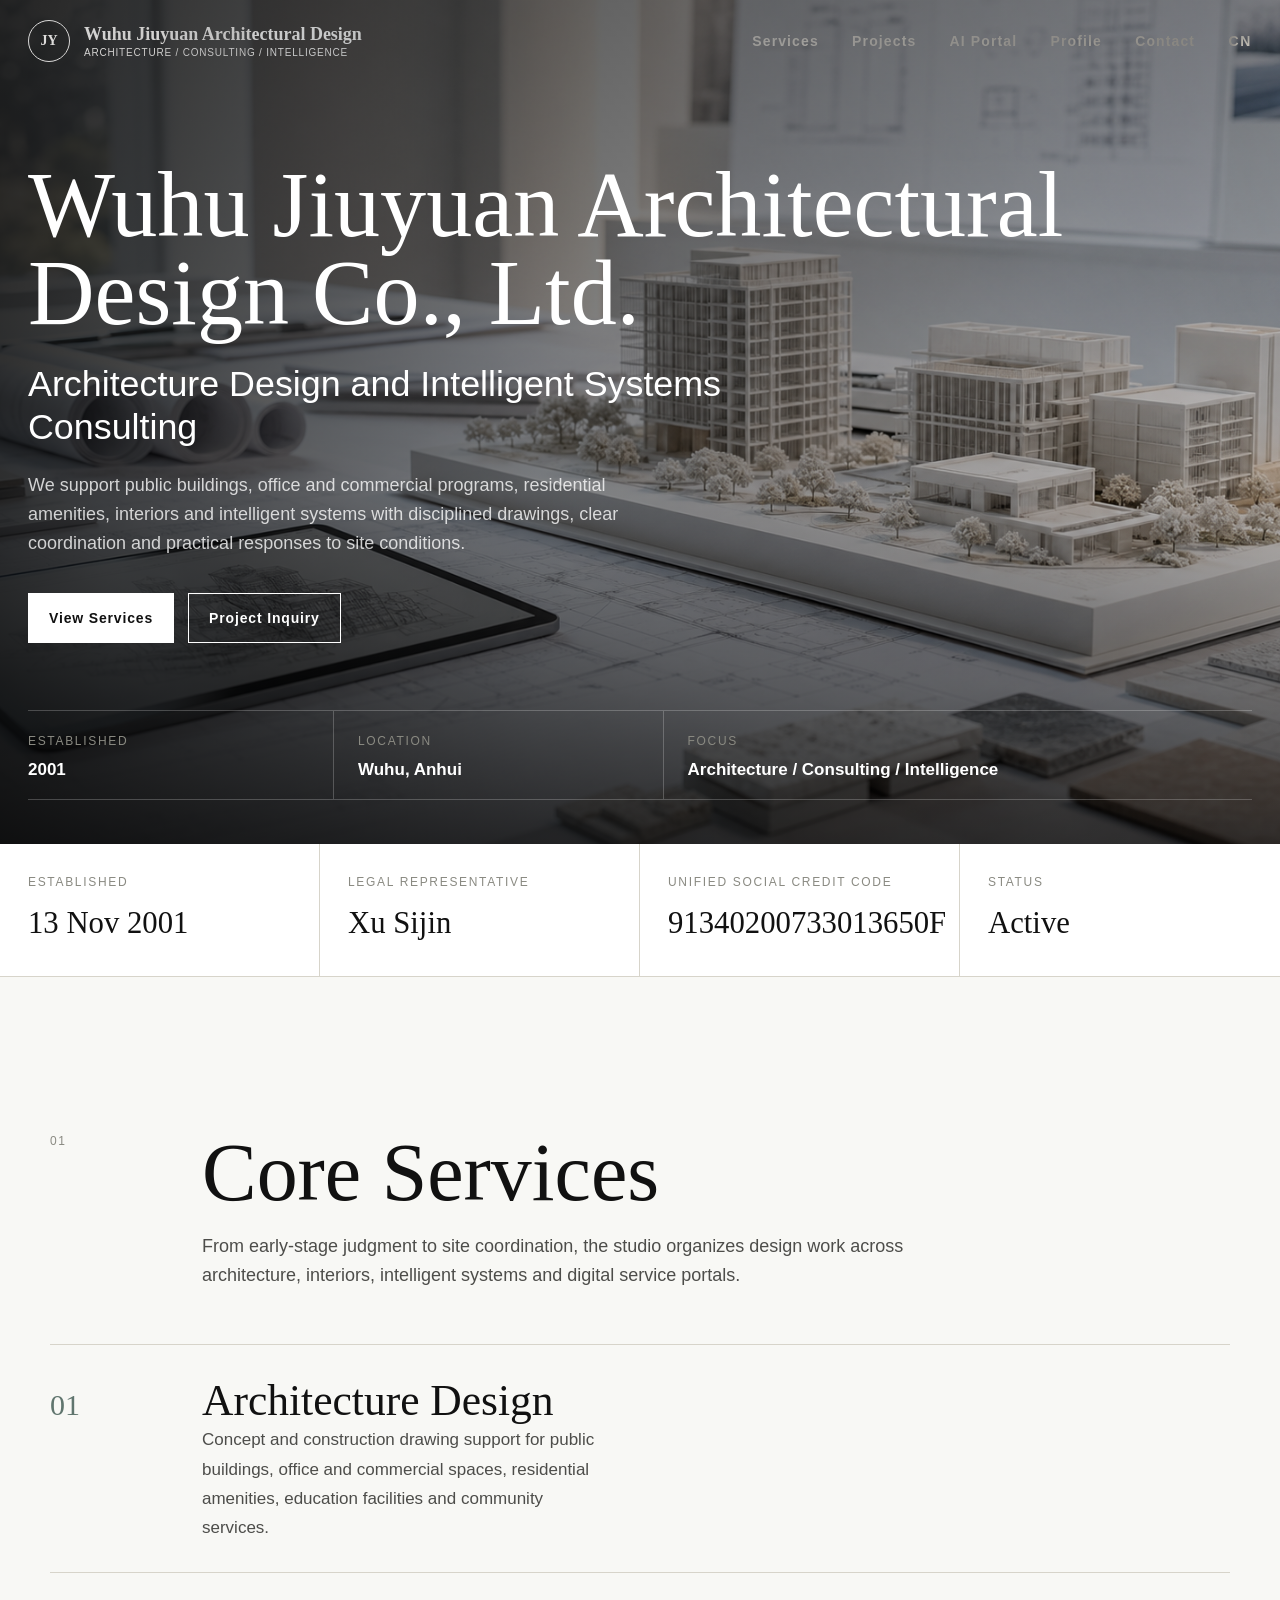
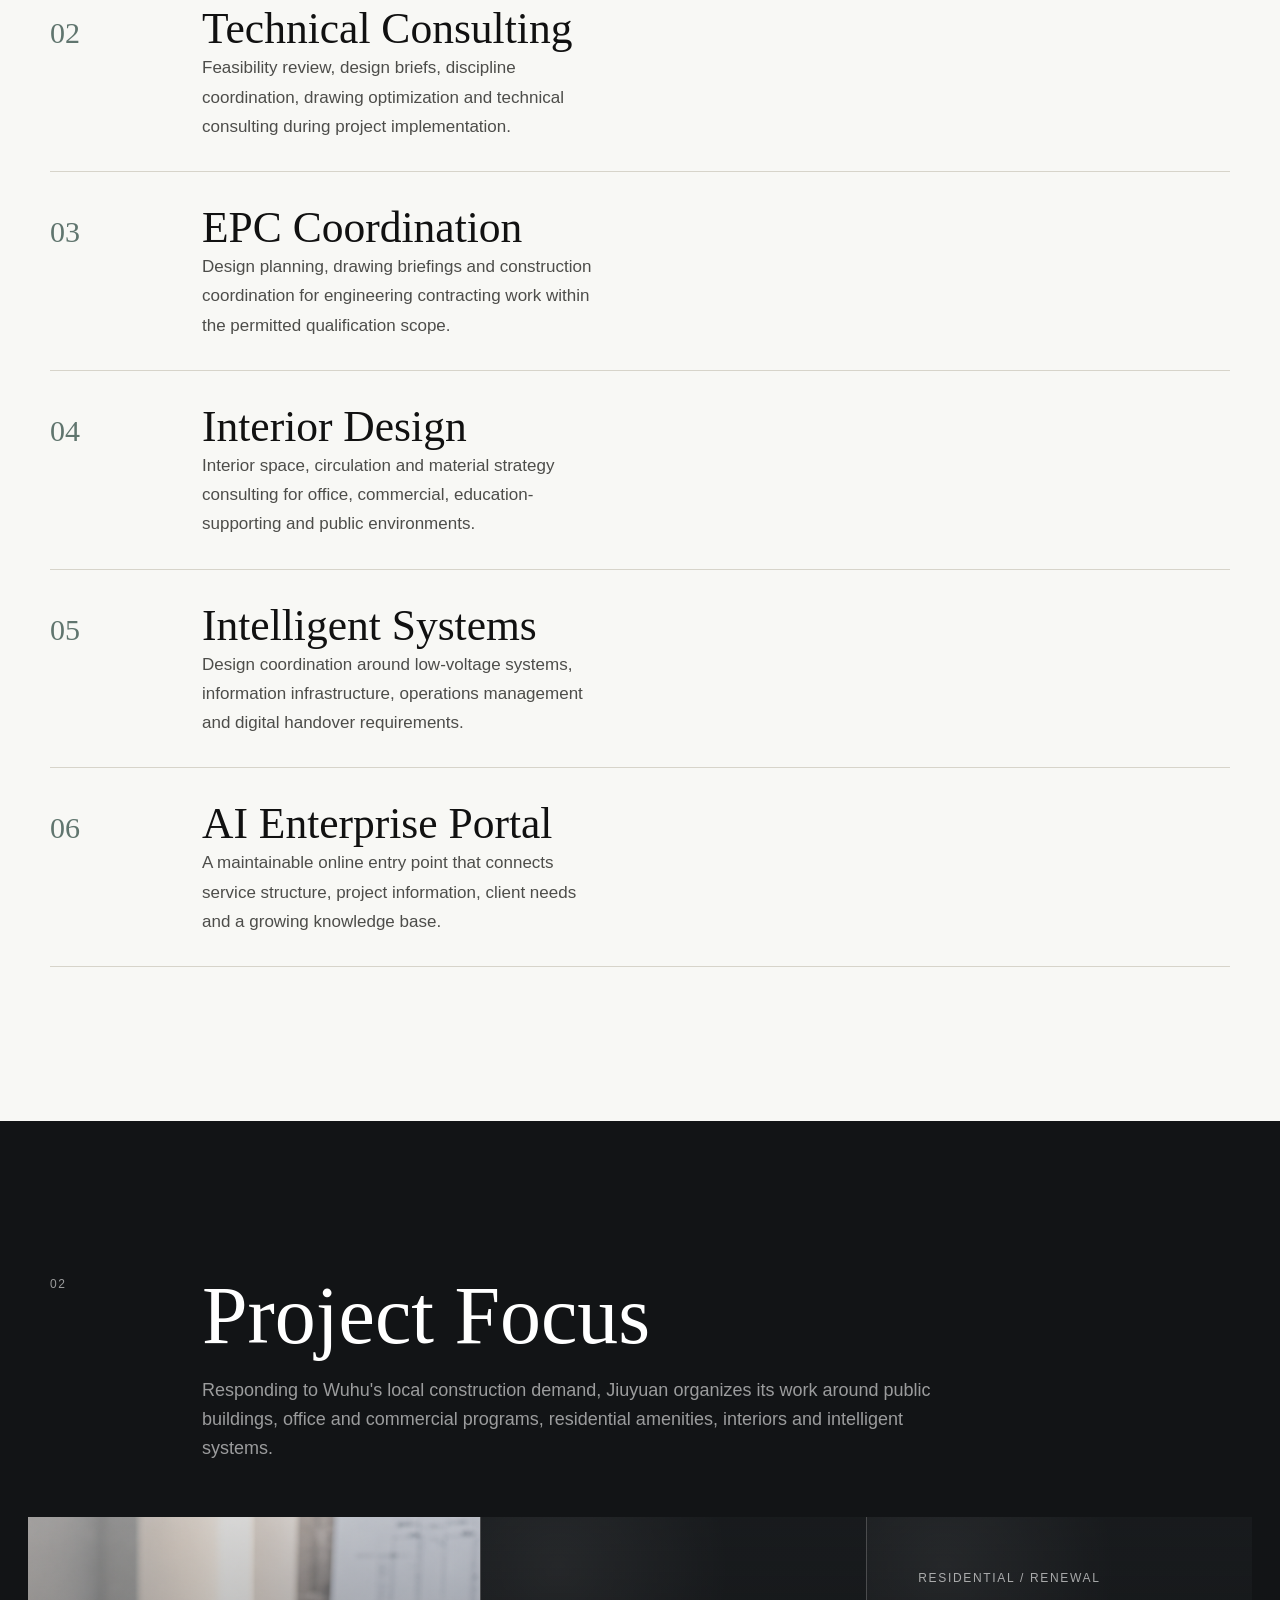
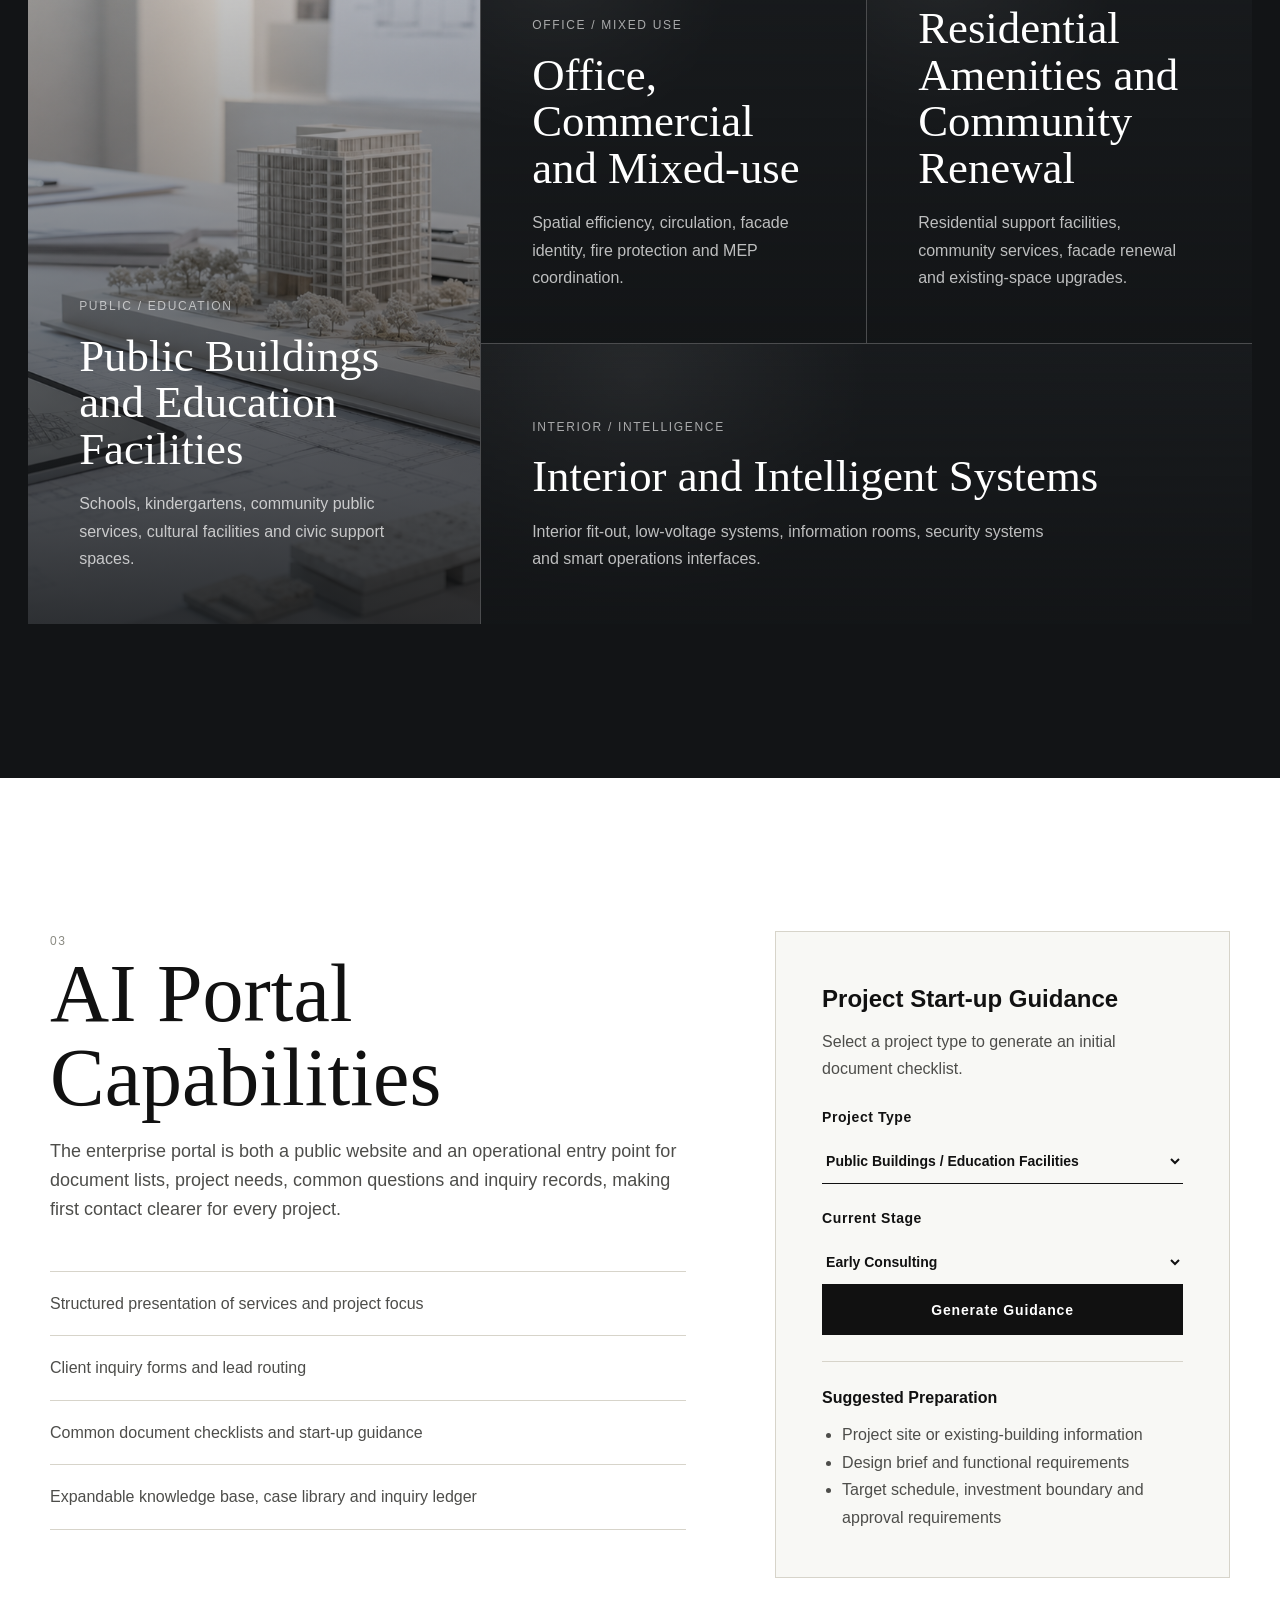
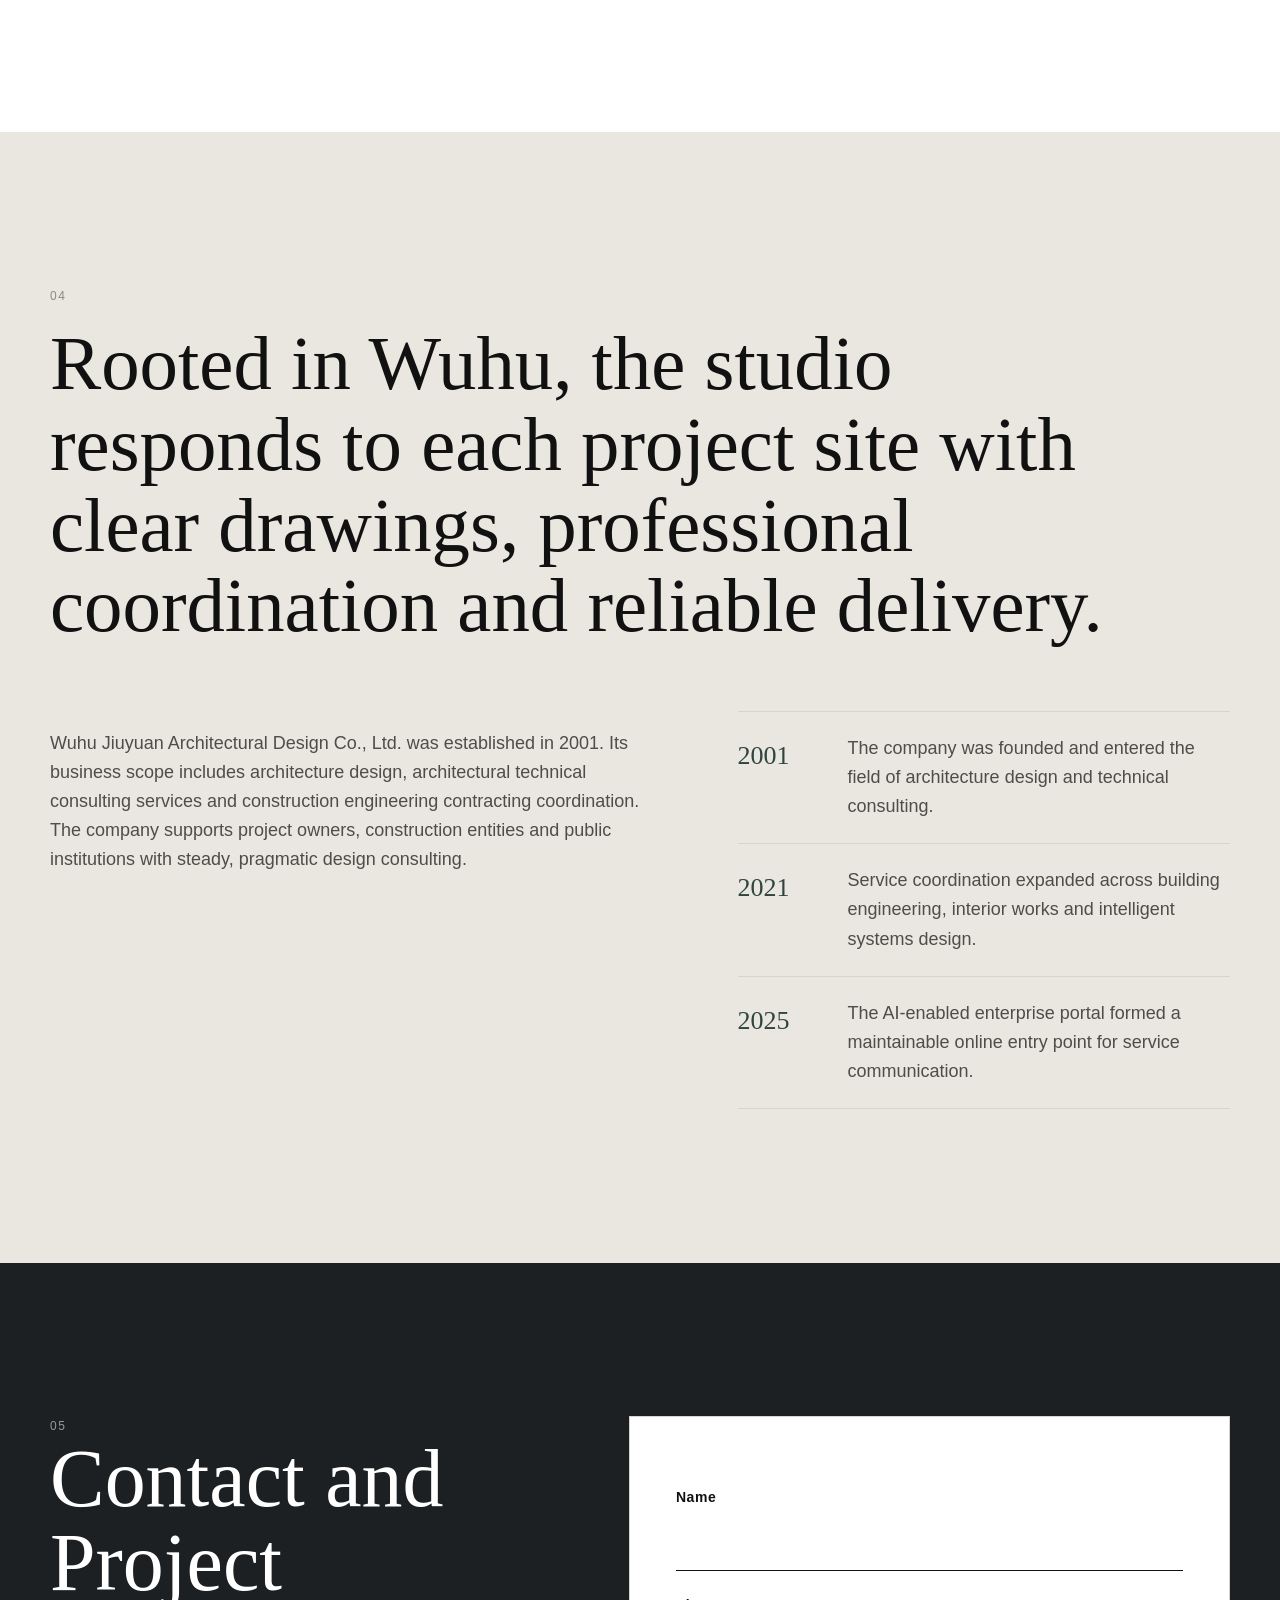
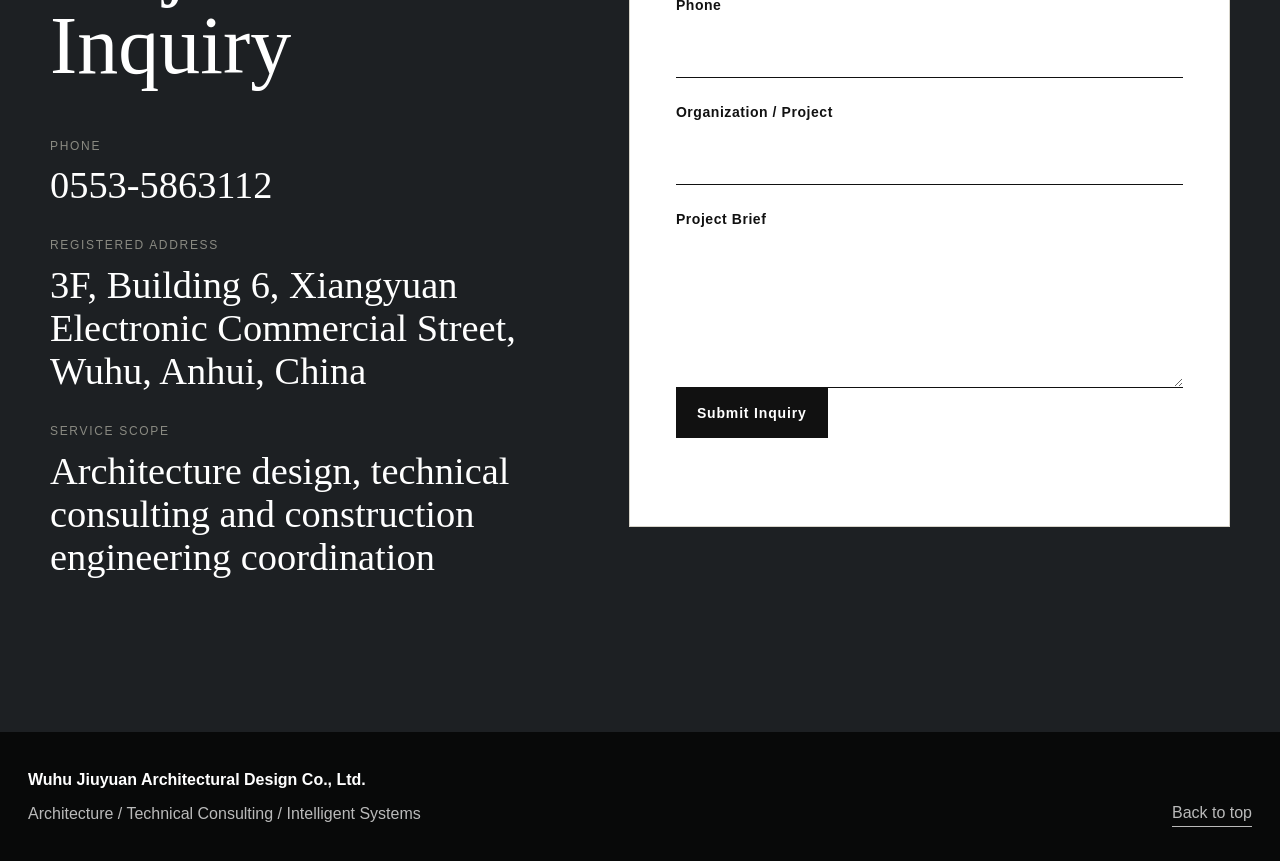
==== website/en.html @ e84a47bc "Add English counterpart page" ====
<!doctype html>
<html lang="en">
  <head>
    <meta charset="utf-8" />
    <meta name="viewport" content="width=device-width, initial-scale=1" />
    <title>Wuhu Jiuyuan Architectural Design Co., Ltd. | Architecture and Intelligent Systems Consulting</title>
    <meta
      name="description"
      content="Wuhu Jiuyuan Architectural Design Co., Ltd. provides architecture design, technical consulting, EPC coordination and intelligent systems design consulting services in Wuhu, Anhui."
    />
    <meta name="theme-color" content="#111111" />
    <link rel="alternate" hreflang="zh-CN" href="index.html" />
    <link rel="alternate" hreflang="en" href="en.html" />
    <link rel="preload" href="assets/hero-architecture-studio.png" as="image" />
    <link rel="stylesheet" href="styles.css?v=20260703-en1" />
  </head>
  <body>
    <a class="skip-link" href="#main">Skip to main content</a>
    <header class="site-header" data-header>
      <div class="header-inner">
        <a class="brand" href="#top" aria-label="Wuhu Jiuyuan Architectural Design homepage">
          <span class="brand-mark" aria-hidden="true">JY</span>
          <span>
            <strong>Wuhu Jiuyuan Architectural Design</strong>
            <small>Architecture / Consulting / Intelligence</small>
          </span>
        </a>
        <button class="nav-toggle" type="button" aria-expanded="false" aria-controls="site-nav">
          <span></span>
          <span></span>
          <span></span>
          <span class="sr-only">Open navigation</span>
        </button>
        <nav id="site-nav" class="site-nav" aria-label="Primary navigation">
          <a href="#services">Services</a>
          <a href="#projects">Projects</a>
          <a href="#portal">AI Portal</a>
          <a href="#profile">Profile</a>
          <a href="#contact">Contact</a>
          <a class="language-link" href="index.html" hreflang="zh-CN" lang="zh-CN">CN</a>
        </nav>
      </div>
    </header>

    <main id="main">
      <section id="top" class="hero">
        <img class="hero-bg" src="assets/hero-architecture-studio.png" alt="Architecture studio desk with models, drawings and material samples" />
        <div class="hero-scrim" aria-hidden="true"></div>
        <div class="hero-content">
          <div class="hero-copy">
            <h1>Wuhu Jiuyuan Architectural Design Co., Ltd.</h1>
            <p class="hero-lede">Architecture Design and Intelligent Systems Consulting</p>
            <p class="hero-body">
              We support public buildings, office and commercial programs, residential amenities, interiors and
              intelligent systems with disciplined drawings, clear coordination and practical responses to site conditions.
            </p>
            <div class="hero-actions">
              <a class="button light" href="#services">View Services</a>
              <a class="button ghost-light" href="#contact">Project Inquiry</a>
            </div>
          </div>
          <div class="hero-index" aria-label="Company summary">
            <article>
              <span>Established</span>
              <strong>2001</strong>
            </article>
            <article>
              <span>Location</span>
              <strong>Wuhu, Anhui</strong>
            </article>
            <article>
              <span>Focus</span>
              <strong>Architecture / Consulting / Intelligence</strong>
            </article>
          </div>
        </div>
      </section>

      <section class="identity-strip" aria-label="Corporate identity">
        <article>
          <span>Established</span>
          <strong>13 Nov 2001</strong>
        </article>
        <article>
          <span>Legal Representative</span>
          <strong>Xu Sijin</strong>
        </article>
        <article>
          <span>Unified Social Credit Code</span>
          <strong>91340200733013650F</strong>
        </article>
        <article>
          <span>Status</span>
          <strong>Active</strong>
        </article>
      </section>

      <section id="services" class="section service-section">
        <div class="section-intro">
          <span class="section-number">01</span>
          <div>
            <h2>Core Services</h2>
            <p>From early-stage judgment to site coordination, the studio organizes design work across architecture, interiors, intelligent systems and digital service portals.</p>
          </div>
        </div>
        <div class="service-index">
          <article>
            <span>01</span>
            <div>
              <h3>Architecture Design</h3>
              <p>Concept and construction drawing support for public buildings, office and commercial spaces, residential amenities, education facilities and community services.</p>
            </div>
          </article>
          <article>
            <span>02</span>
            <div>
              <h3>Technical Consulting</h3>
              <p>Feasibility review, design briefs, discipline coordination, drawing optimization and technical consulting during project implementation.</p>
            </div>
          </article>
          <article>
            <span>03</span>
            <div>
              <h3>EPC Coordination</h3>
              <p>Design planning, drawing briefings and construction coordination for engineering contracting work within the permitted qualification scope.</p>
            </div>
          </article>
          <article>
            <span>04</span>
            <div>
              <h3>Interior Design</h3>
              <p>Interior space, circulation and material strategy consulting for office, commercial, education-supporting and public environments.</p>
            </div>
          </article>
          <article>
            <span>05</span>
            <div>
              <h3>Intelligent Systems</h3>
              <p>Design coordination around low-voltage systems, information infrastructure, operations management and digital handover requirements.</p>
            </div>
          </article>
          <article>
            <span>06</span>
            <div>
              <h3>AI Enterprise Portal</h3>
              <p>A maintainable online entry point that connects service structure, project information, client needs and a growing knowledge base.</p>
            </div>
          </article>
        </div>
      </section>

      <section id="projects" class="section project-section">
        <div class="section-intro invert">
          <span class="section-number">02</span>
          <div>
            <h2>Project Focus</h2>
            <p>
              Responding to Wuhu's local construction demand, Jiuyuan organizes its work around public buildings,
              office and commercial programs, residential amenities, interiors and intelligent systems.
            </p>
          </div>
        </div>
        <div class="project-grid">
          <article class="project-card large">
            <span>Public / Education</span>
            <h3>Public Buildings and Education Facilities</h3>
            <p>Schools, kindergartens, community public services, cultural facilities and civic support spaces.</p>
          </article>
          <article class="project-card">
            <span>Office / Mixed Use</span>
            <h3>Office, Commercial and Mixed-use</h3>
            <p>Spatial efficiency, circulation, facade identity, fire protection and MEP coordination.</p>
          </article>
          <article class="project-card">
            <span>Residential / Renewal</span>
            <h3>Residential Amenities and Community Renewal</h3>
            <p>Residential support facilities, community services, facade renewal and existing-space upgrades.</p>
          </article>
          <article class="project-card wide">
            <span>Interior / Intelligence</span>
            <h3>Interior and Intelligent Systems</h3>
            <p>Interior fit-out, low-voltage systems, information rooms, security systems and smart operations interfaces.</p>
          </article>
        </div>
      </section>

      <section id="portal" class="section portal-section">
        <div class="portal-layout">
          <div class="portal-copy">
            <span class="section-number">03</span>
            <h2>AI Portal Capabilities</h2>
            <p>
              The enterprise portal is both a public website and an operational entry point for document lists, project
              needs, common questions and inquiry records, making first contact clearer for every project.
            </p>
            <ul class="discipline-list">
              <li>Structured presentation of services and project focus</li>
              <li>Client inquiry forms and lead routing</li>
              <li>Common document checklists and start-up guidance</li>
              <li>Expandable knowledge base, case library and inquiry ledger</li>
            </ul>
          </div>
          <div id="advisor" class="advisor-panel" aria-label="AI portal project guidance">
            <div class="panel-title">
              <h3>Project Start-up Guidance</h3>
              <p>Select a project type to generate an initial document checklist.</p>
            </div>
            <label>
              Project Type
              <select id="project-type">
                <option value="public">Public Buildings / Education Facilities</option>
                <option value="office">Office / Commercial / Mixed-use</option>
                <option value="residential">Residential Amenities / Community Renewal</option>
                <option value="smart">Intelligent Systems / Interior Scope</option>
              </select>
            </label>
            <label>
              Current Stage
              <select id="project-stage">
                <option value="early">Early Consulting</option>
                <option value="design">Concept and Construction Drawings</option>
                <option value="site">Site Coordination</option>
              </select>
            </label>
            <button class="button dark full" id="advisor-button" type="button">Generate Guidance</button>
            <div class="advisor-result" id="advisor-result" aria-live="polite">
              <strong>Suggested Preparation</strong>
              <ul>
                <li>Project site or existing-building information</li>
                <li>Design brief and functional requirements</li>
                <li>Target schedule, investment boundary and approval requirements</li>
              </ul>
            </div>
          </div>
        </div>
      </section>

      <section id="profile" class="section profile-section">
        <div class="profile-statement">
          <span class="section-number">04</span>
          <h2>
            Rooted in Wuhu, the studio responds to each project site with clear drawings, professional coordination and reliable delivery.
          </h2>
        </div>
        <div class="profile-grid">
          <div>
            <p>
              Wuhu Jiuyuan Architectural Design Co., Ltd. was established in 2001. Its business scope includes architecture
              design, architectural technical consulting services and construction engineering contracting coordination.
              The company supports project owners, construction entities and public institutions with steady, pragmatic design consulting.
            </p>
          </div>
          <div class="timeline" aria-label="Company timeline">
            <article>
              <span>2001</span>
              <p>The company was founded and entered the field of architecture design and technical consulting.</p>
            </article>
            <article>
              <span>2021</span>
              <p>Service coordination expanded across building engineering, interior works and intelligent systems design.</p>
            </article>
            <article>
              <span>2025</span>
              <p>The AI-enabled enterprise portal formed a maintainable online entry point for service communication.</p>
            </article>
          </div>
        </div>
      </section>

      <section id="contact" class="section contact-section">
        <div class="contact-layout">
          <div class="contact-copy">
            <span class="section-number">05</span>
            <h2>Contact and Project Inquiry</h2>
            <dl>
              <div>
                <dt>Phone</dt>
                <dd><a href="tel:05535863112">0553-5863112</a></dd>
              </div>
              <div>
                <dt>Registered Address</dt>
                <dd>3F, Building 6, Xiangyuan Electronic Commercial Street, Wuhu, Anhui, China</dd>
              </div>
              <div>
                <dt>Service Scope</dt>
                <dd>Architecture design, technical consulting and construction engineering coordination</dd>
              </div>
            </dl>
          </div>
          <form class="contact-form" id="contact-form">
            <label>
              Name
              <input name="name" type="text" autocomplete="name" required />
            </label>
            <label>
              Phone
              <input name="phone" type="tel" autocomplete="tel" required />
            </label>
            <label>
              Organization / Project
              <input name="company" type="text" autocomplete="organization" />
            </label>
            <label>
              Project Brief
              <textarea name="message" rows="5" required></textarea>
            </label>
            <button class="button dark" type="submit">Submit Inquiry</button>
            <p class="form-status" id="form-status" aria-live="polite"></p>
          </form>
        </div>
      </section>
    </main>

    <footer class="site-footer">
      <div>
        <strong>Wuhu Jiuyuan Architectural Design Co., Ltd.</strong>
        <p>Architecture / Technical Consulting / Intelligent Systems</p>
      </div>
      <a href="#top">Back to top</a>
    </footer>
    <script src="script-en.js?v=20260703-en1"></script>
  </body>
</html>
---- website/styles.css ----
:root {
  --bg: #f8f8f5;
  --paper: #ffffff;
  --ink: #111111;
  --ink-soft: #4d4d4a;
  --muted: #8a8a82;
  --line: #d7d4ca;
  --line-dark: rgba(255, 255, 255, 0.22);
  --stone: #e9e7df;
  --charcoal: #121416;
  --charcoal-2: #1d2023;
  --accent: #60756e;
  --accent-dark: #2f453e;
  --radius: 4px;
  --page: min(100% - 56px, 1440px);
  --narrow: min(100% - 56px, 1180px);
  --display: "Noto Serif SC", "Source Han Serif SC", "Source Han Serif CN", "Songti SC", STSong, SimSun, serif;
  --text: "Noto Sans SC", "Source Han Sans SC", "Source Han Sans CN", "PingFang SC", "Microsoft YaHei",
    "Noto Sans CJK SC", Arial, sans-serif;
  --label: "IBM Plex Sans Condensed", "Arial Narrow", "Noto Sans SC", "Source Han Sans SC", Arial, sans-serif;
  --tech: "Space Grotesk", "Noto Sans SC", "Source Han Sans SC", Arial, sans-serif;
  --latin-display: "Cormorant Garamond", "Times New Roman", Georgia, serif;
  --latin-text: "Neue Haas Grotesk Text", "Helvetica Neue", Arial, sans-serif;
  --latin-label: "IBM Plex Sans Condensed", "Arial Narrow", "Helvetica Neue", Arial, sans-serif;
}

* {
  box-sizing: border-box;
}

html {
  scroll-behavior: smooth;
}

body {
  margin: 0;
  background: var(--bg);
  color: var(--ink);
  font-family: var(--text);
  font-size: 16px;
  line-height: 1.72;
  font-kerning: normal;
  text-rendering: optimizeLegibility;
}

body.nav-open {
  overflow: hidden;
}

main section[id]:not(#top) {
  scroll-margin-top: 96px;
}

img {
  display: block;
  max-width: 100%;
}

a {
  color: inherit;
  text-decoration: none;
}

button,
input,
select,
textarea {
  font: inherit;
}

.sr-only,
.skip-link:not(:focus) {
  position: absolute;
  width: 1px;
  height: 1px;
  padding: 0;
  margin: -1px;
  overflow: hidden;
  clip: rect(0, 0, 0, 0);
  white-space: nowrap;
  border: 0;
}

.skip-link:focus {
  position: fixed;
  z-index: 60;
  top: 14px;
  left: 14px;
  padding: 10px 14px;
  background: var(--paper);
  color: var(--ink);
  border: 1px solid var(--ink);
}

.site-header {
  position: fixed;
  inset: 0 0 auto;
  z-index: 40;
  color: #fff;
  mix-blend-mode: difference;
}

body.nav-open .site-header {
  color: var(--ink);
  background: rgba(248, 248, 245, 0.98);
  mix-blend-mode: normal;
}

.header-inner {
  width: var(--page);
  min-height: 82px;
  margin-inline: auto;
  display: flex;
  align-items: center;
  justify-content: space-between;
  gap: 32px;
}

.brand {
  display: inline-flex;
  align-items: center;
  gap: 14px;
  min-width: 0;
}

.brand-mark {
  display: grid;
  place-items: center;
  width: 42px;
  height: 42px;
  border: 1px solid currentColor;
  border-radius: 50%;
  font-family: var(--latin-display);
  font-size: 14px;
  font-weight: 600;
  line-height: 1;
}

.brand strong {
  display: block;
  font-size: 16px;
  line-height: 1.2;
  font-weight: 700;
}

.brand small {
  display: block;
  margin-top: 2px;
  font-family: var(--label);
  font-size: 10px;
  line-height: 1.1;
  letter-spacing: 0.08em;
  text-transform: uppercase;
}

.site-nav {
  display: flex;
  align-items: center;
  gap: clamp(18px, 2.6vw, 42px);
}

.site-nav a {
  position: relative;
  padding: 8px 0;
  font-family: var(--label);
  font-size: 14px;
  font-weight: 600;
  letter-spacing: 0.08em;
}

.site-nav a::after {
  content: "";
  position: absolute;
  left: 0;
  right: 0;
  bottom: 4px;
  height: 1px;
  background: currentColor;
  transform: scaleX(0);
  transform-origin: left;
  transition: transform 180ms ease;
}

.site-nav a:hover::after,
.site-nav a.active::after {
  transform: scaleX(1);
}

.site-nav .language-link {
  letter-spacing: 0.12em;
}

.nav-toggle {
  display: none;
  width: 44px;
  height: 44px;
  border: 1px solid currentColor;
  color: inherit;
  background: transparent;
  padding: 10px;
}

.nav-toggle span:not(.sr-only) {
  display: block;
  height: 1px;
  margin: 6px 0;
  background: currentColor;
}

.hero {
  position: relative;
  min-height: calc(100vh - 56px);
  min-height: calc(100svh - 56px);
  overflow: hidden;
  color: #fff;
  background: #0f1011;
}

.hero-bg {
  position: absolute;
  inset: 0;
  width: 100%;
  height: 100%;
  object-fit: cover;
  filter: saturate(0.82) contrast(1.05);
}

.hero-scrim {
  position: absolute;
  inset: 0;
  background:
    linear-gradient(90deg, rgba(0, 0, 0, 0.78) 0%, rgba(0, 0, 0, 0.42) 42%, rgba(0, 0, 0, 0.14) 100%),
    linear-gradient(0deg, rgba(0, 0, 0, 0.7) 0%, rgba(0, 0, 0, 0.08) 42%, rgba(0, 0, 0, 0.36) 100%);
}

.hero-content {
  position: relative;
  width: var(--page);
  min-height: calc(100vh - 56px);
  min-height: calc(100svh - 56px);
  margin-inline: auto;
  padding: 18vh 0 44px;
  display: grid;
  align-content: space-between;
  gap: 56px;
}

.hero-copy {
  max-width: 980px;
}

.hero h1 {
  margin: 0;
  max-width: 920px;
  font-family: var(--display);
  font-size: clamp(48px, 8vw, 118px);
  font-weight: 400;
  line-height: 0.98;
}

.hero-lede {
  margin: 26px 0 0;
  font-size: clamp(24px, 3vw, 42px);
  line-height: 1.2;
  font-weight: 600;
}

.hero-body {
  max-width: 660px;
  margin: 22px 0 0;
  color: rgba(255, 255, 255, 0.78);
  font-size: 18px;
}

.hero-actions {
  display: flex;
  flex-wrap: wrap;
  gap: 14px;
  margin-top: 34px;
}

.button {
  display: inline-flex;
  align-items: center;
  justify-content: center;
  min-height: 46px;
  padding: 12px 20px;
  border: 1px solid currentColor;
  border-radius: 0;
  cursor: pointer;
  font-family: var(--label);
  font-size: 14px;
  font-weight: 700;
  letter-spacing: 0.06em;
  transition: transform 180ms ease, background 180ms ease, color 180ms ease;
}

.button:hover {
  transform: translateY(-2px);
}

.button.light {
  color: var(--ink);
  background: #fff;
  border-color: #fff;
}

.button.ghost-light {
  color: #fff;
  background: transparent;
}

.button.dark {
  color: #fff;
  background: var(--ink);
  border-color: var(--ink);
}

.button.full {
  width: 100%;
}

.hero-index {
  display: grid;
  grid-template-columns: 0.52fr 0.56fr 1fr;
  border-top: 1px solid var(--line-dark);
  border-bottom: 1px solid var(--line-dark);
}

.hero-index article {
  padding: 20px 24px 18px 0;
  border-right: 1px solid var(--line-dark);
}

.hero-index article + article {
  padding-left: 24px;
}

.hero-index article:last-child {
  border-right: 0;
}

.hero-index span,
.identity-strip span,
.section-number,
.project-card span,
.contact-copy dt {
  display: block;
  color: var(--muted);
  font-family: var(--label);
  font-size: 12px;
  font-weight: 500;
  letter-spacing: 0.14em;
  text-transform: uppercase;
}

.hero-index strong {
  display: block;
  margin-top: 7px;
  color: #fff;
  font-family: var(--label);
  font-size: 17px;
  font-weight: 700;
  line-height: 1.32;
}

.identity-strip {
  display: grid;
  grid-template-columns: repeat(4, minmax(0, 1fr));
  background: var(--paper);
  border-bottom: 1px solid var(--line);
}

.identity-strip article {
  min-height: 132px;
  padding: 28px;
  border-right: 1px solid var(--line);
}

.identity-strip article:last-child {
  border-right: 0;
}

.identity-strip strong {
  display: block;
  margin-top: 14px;
  font-family: var(--display);
  font-size: clamp(22px, 2.4vw, 36px);
  font-weight: 400;
  line-height: 1.1;
}

.section {
  padding: clamp(86px, 12vw, 168px) 0;
}

.section-intro,
.service-index,
.portal-layout,
.profile-statement,
.profile-grid,
.contact-layout {
  width: var(--narrow);
  margin-inline: auto;
}

.section-intro {
  display: grid;
  grid-template-columns: 120px minmax(0, 1fr);
  gap: 32px;
  align-items: start;
  margin-bottom: 54px;
}

.section-intro h2,
.portal-copy h2,
.contact-copy h2 {
  margin: 0;
  font-family: var(--display);
  font-size: clamp(42px, 6.4vw, 96px);
  font-weight: 400;
  line-height: 1.02;
}

.section-intro p,
.portal-copy p,
.profile-grid p {
  max-width: 760px;
  margin: 18px 0 0;
  color: var(--ink-soft);
  font-size: 18px;
}

.service-section {
  background: var(--bg);
}

.service-index {
  border-top: 1px solid var(--line);
}

.service-index article {
  display: grid;
  grid-template-columns: 120px minmax(260px, 0.65fr) minmax(320px, 1fr);
  gap: 32px;
  align-items: baseline;
  padding: 30px 0;
  border-bottom: 1px solid var(--line);
}

.service-index article > span {
  color: var(--accent);
  font-family: var(--display);
  font-size: 30px;
}

.service-index h3 {
  margin: 0;
  font-size: clamp(24px, 3vw, 42px);
  line-height: 1.15;
  font-weight: 600;
}

.service-index p {
  margin: 0;
  color: var(--ink-soft);
  font-size: 17px;
}

.project-section {
  color: #fff;
  background: var(--charcoal);
}

.section-intro.invert p,
.project-section .section-number {
  color: rgba(255, 255, 255, 0.58);
}

.project-grid {
  width: var(--page);
  margin-inline: auto;
  display: grid;
  grid-template-columns: 1.08fr 0.92fr 0.92fr;
  grid-auto-rows: minmax(250px, auto);
  gap: 1px;
  background: rgba(255, 255, 255, 0.24);
}

.project-card {
  display: flex;
  min-height: 280px;
  flex-direction: column;
  justify-content: flex-end;
  padding: clamp(28px, 4vw, 52px);
  background:
    linear-gradient(180deg, rgba(18, 20, 22, 0.45), rgba(18, 20, 22, 0.92)),
    radial-gradient(circle at 20% 12%, rgba(255, 255, 255, 0.12), transparent 35%),
    #1d2023;
}

.project-card.large {
  grid-row: span 2;
  min-height: 560px;
  background:
    linear-gradient(180deg, rgba(18, 20, 22, 0.16), rgba(18, 20, 22, 0.86)),
    url("assets/hero-architecture-studio.png") center / cover;
}

.project-card.wide {
  grid-column: span 2;
}

.project-card span {
  color: rgba(255, 255, 255, 0.62);
}

.project-card h3 {
  max-width: 620px;
  margin: 16px 0 0;
  font-family: var(--display);
  font-size: clamp(28px, 3.5vw, 54px);
  font-weight: 400;
  line-height: 1.04;
}

.project-card p {
  max-width: 540px;
  margin: 18px 0 0;
  color: rgba(255, 255, 255, 0.72);
}

.portal-section {
  background: var(--paper);
}

.portal-layout {
  display: grid;
  grid-template-columns: minmax(0, 0.95fr) minmax(380px, 0.68fr);
  gap: clamp(42px, 7vw, 98px);
  align-items: start;
}

.discipline-list {
  display: grid;
  gap: 0;
  margin: 46px 0 0;
  padding: 0;
  list-style: none;
  border-top: 1px solid var(--line);
}

.discipline-list li {
  padding: 18px 0;
  border-bottom: 1px solid var(--line);
  color: var(--ink-soft);
}

.advisor-panel,
.contact-form {
  padding: clamp(28px, 4vw, 46px);
  background: var(--bg);
  border: 1px solid var(--line);
}

.panel-title h3 {
  margin: 0;
  font-family: var(--tech);
  font-size: 24px;
}

.panel-title p {
  margin: 8px 0 0;
  color: var(--ink-soft);
}

label {
  display: grid;
  gap: 10px;
  margin-top: 22px;
  color: var(--ink);
  font-family: var(--label);
  font-size: 14px;
  font-weight: 700;
  letter-spacing: 0.04em;
}

input,
select,
textarea {
  width: 100%;
  border: 0;
  border-bottom: 1px solid var(--ink);
  border-radius: 0;
  padding: 13px 0;
  color: var(--ink);
  background: transparent;
  font-family: var(--text);
  outline: none;
}

textarea {
  resize: vertical;
}

input:focus,
select:focus,
textarea:focus {
  border-color: var(--accent);
}

.advisor-result {
  margin-top: 26px;
  padding: 22px 0 0;
  border-top: 1px solid var(--line);
}

.advisor-result strong {
  font-family: var(--tech);
}

.advisor-result ul {
  margin: 10px 0 0;
  padding-left: 20px;
  color: var(--ink-soft);
}

.profile-section {
  background: var(--stone);
}

.profile-statement h2 {
  max-width: 1080px;
  margin: 18px 0 0;
  font-family: var(--display);
  font-size: clamp(38px, 6vw, 92px);
  font-weight: 400;
  line-height: 1.05;
}

.profile-grid {
  display: grid;
  grid-template-columns: minmax(0, 0.85fr) minmax(360px, 0.7fr);
  gap: clamp(44px, 7vw, 90px);
  margin-top: 64px;
}

.timeline {
  display: grid;
  border-top: 1px solid var(--line);
}

.timeline article {
  display: grid;
  grid-template-columns: 86px minmax(0, 1fr);
  gap: 24px;
  padding: 22px 0;
  border-bottom: 1px solid var(--line);
}

.timeline span {
  color: var(--accent-dark);
  font-family: var(--display);
  font-size: 26px;
}

.timeline p {
  margin: 0;
  color: var(--ink-soft);
}

.contact-section {
  color: #fff;
  background: var(--charcoal-2);
}

.contact-layout {
  display: grid;
  grid-template-columns: minmax(0, 0.82fr) minmax(420px, 1fr);
  gap: clamp(38px, 7vw, 86px);
  align-items: start;
}

.contact-copy .section-number {
  color: rgba(255, 255, 255, 0.54);
}

.contact-copy dl {
  display: grid;
  gap: 28px;
  margin: 48px 0 0;
}

.contact-copy dd {
  margin: 8px 0 0;
  font-family: var(--display);
  font-size: clamp(24px, 3vw, 42px);
  line-height: 1.12;
}

.contact-form {
  color: var(--ink);
  background: var(--paper);
}

.form-status {
  min-height: 24px;
  margin: 18px 0 0;
  color: var(--accent-dark);
  font-weight: 700;
}

.site-footer {
  display: flex;
  align-items: end;
  justify-content: space-between;
  gap: 24px;
  padding: 34px max(28px, calc((100vw - 1440px) / 2 + 28px));
  color: rgba(255, 255, 255, 0.72);
  background: #080909;
}

.site-footer strong {
  display: block;
  color: #fff;
}

.site-footer p {
  margin: 6px 0 0;
}

.site-footer a {
  border-bottom: 1px solid currentColor;
}

html[lang="en"] {
  --display: var(--latin-display);
  --text: var(--latin-text);
  --label: var(--latin-label);
}

html[lang="en"] .brand strong {
  font-family: var(--latin-display);
  font-size: 18px;
  font-weight: 600;
}

html[lang="en"] .hero-copy {
  max-width: 1080px;
}

html[lang="en"] .hero h1 {
  max-width: 1060px;
  font-size: clamp(52px, 7.2vw, 112px);
  line-height: 0.95;
}

html[lang="en"] .hero-lede {
  max-width: 820px;
  font-size: clamp(24px, 2.8vw, 40px);
  font-weight: 500;
}

html[lang="en"] .hero-body,
html[lang="en"] .section-intro p,
html[lang="en"] .portal-copy p,
html[lang="en"] .profile-grid p {
  line-height: 1.62;
}

html[lang="en"] .service-index h3 {
  font-family: var(--latin-display);
  font-size: clamp(30px, 3.4vw, 52px);
  font-weight: 500;
}

html[lang="en"] .project-card h3 {
  max-width: 720px;
}

@media (max-width: 1040px) {
  :root {
    --page: min(100% - 36px, 1440px);
    --narrow: min(100% - 36px, 1180px);
  }

  .hero-index,
  .identity-strip {
    grid-template-columns: repeat(2, minmax(0, 1fr));
  }

  .service-index article,
  .portal-layout,
  .profile-grid,
  .contact-layout {
    grid-template-columns: 1fr;
  }

  .project-grid {
    grid-template-columns: 1fr 1fr;
  }

  .project-card.large,
  .project-card.wide {
    grid-column: span 2;
    grid-row: auto;
    min-height: 360px;
  }
}

@media (max-width: 760px) {
  .header-inner {
    min-height: 70px;
  }

  .brand strong {
    font-size: 14px;
  }

  .brand small {
    display: none;
  }

  .nav-toggle {
    display: block;
  }

  .site-nav {
    position: fixed;
    inset: 70px 18px auto;
    display: none;
    flex-direction: column;
    align-items: stretch;
    gap: 0;
    padding: 16px 18px;
    color: var(--ink);
    background: var(--bg);
    border: 1px solid var(--line);
  }

  body.nav-open .site-nav {
    display: flex;
  }

  .site-nav a {
    padding: 12px 0;
  }

  .hero-content {
    gap: 30px;
    padding: 112px 0 30px;
  }

  .hero-lede {
    margin-top: 18px;
    font-size: 24px;
  }

  .hero-actions {
    margin-top: 24px;
    gap: 10px;
  }

  .hero-body {
    margin-top: 16px;
    font-size: 16px;
  }

  .hero-actions .button {
    width: 100%;
  }

  .hero-index,
  .identity-strip,
  .project-grid {
    grid-template-columns: 1fr;
  }

  .hero-index article,
  .hero-index article + article,
  .identity-strip article {
    padding-left: 0;
    border-right: 0;
  }

  .hero-index {
    grid-template-columns: repeat(3, minmax(0, 1fr));
  }

  .hero-index article {
    padding: 13px 10px 12px 0;
    border-right: 1px solid var(--line-dark);
  }

  .hero-index article + article {
    padding-left: 10px;
  }

  .hero-index article:last-child {
    border-right: 0;
  }

  .hero-index span {
    font-size: 10px;
    letter-spacing: 0.1em;
  }

  .hero-index strong {
    font-size: 13px;
    line-height: 1.28;
  }

  .project-card.large,
  .project-card.wide {
    grid-column: auto;
  }

  .section-intro {
    grid-template-columns: 1fr;
  }

  .service-index article {
    gap: 10px;
  }

  .service-index p {
    font-size: 16px;
  }

  .timeline article {
    grid-template-columns: 1fr;
    gap: 8px;
  }

  .site-footer {
    display: block;
  }

  .site-footer a {
    display: inline-flex;
    margin-top: 18px;
  }

  html[lang="en"] .hero h1 {
    font-size: clamp(42px, 12.5vw, 62px);
  }

  html[lang="en"] .brand strong {
    max-width: 230px;
    font-size: 15px;
    line-height: 1.1;
  }

  html[lang="en"] .hero-index {
    grid-template-columns: 1fr;
  }

  html[lang="en"] .hero-index article,
  html[lang="en"] .hero-index article + article {
    padding: 12px 0;
    border-right: 0;
    border-bottom: 1px solid var(--line-dark);
  }

  html[lang="en"] .hero-index article:last-child {
    border-bottom: 0;
  }
}

@media (prefers-reduced-motion: reduce) {
  html {
    scroll-behavior: auto;
  }

  *,
  *::before,
  *::after {
    transition: none !important;
  }
}
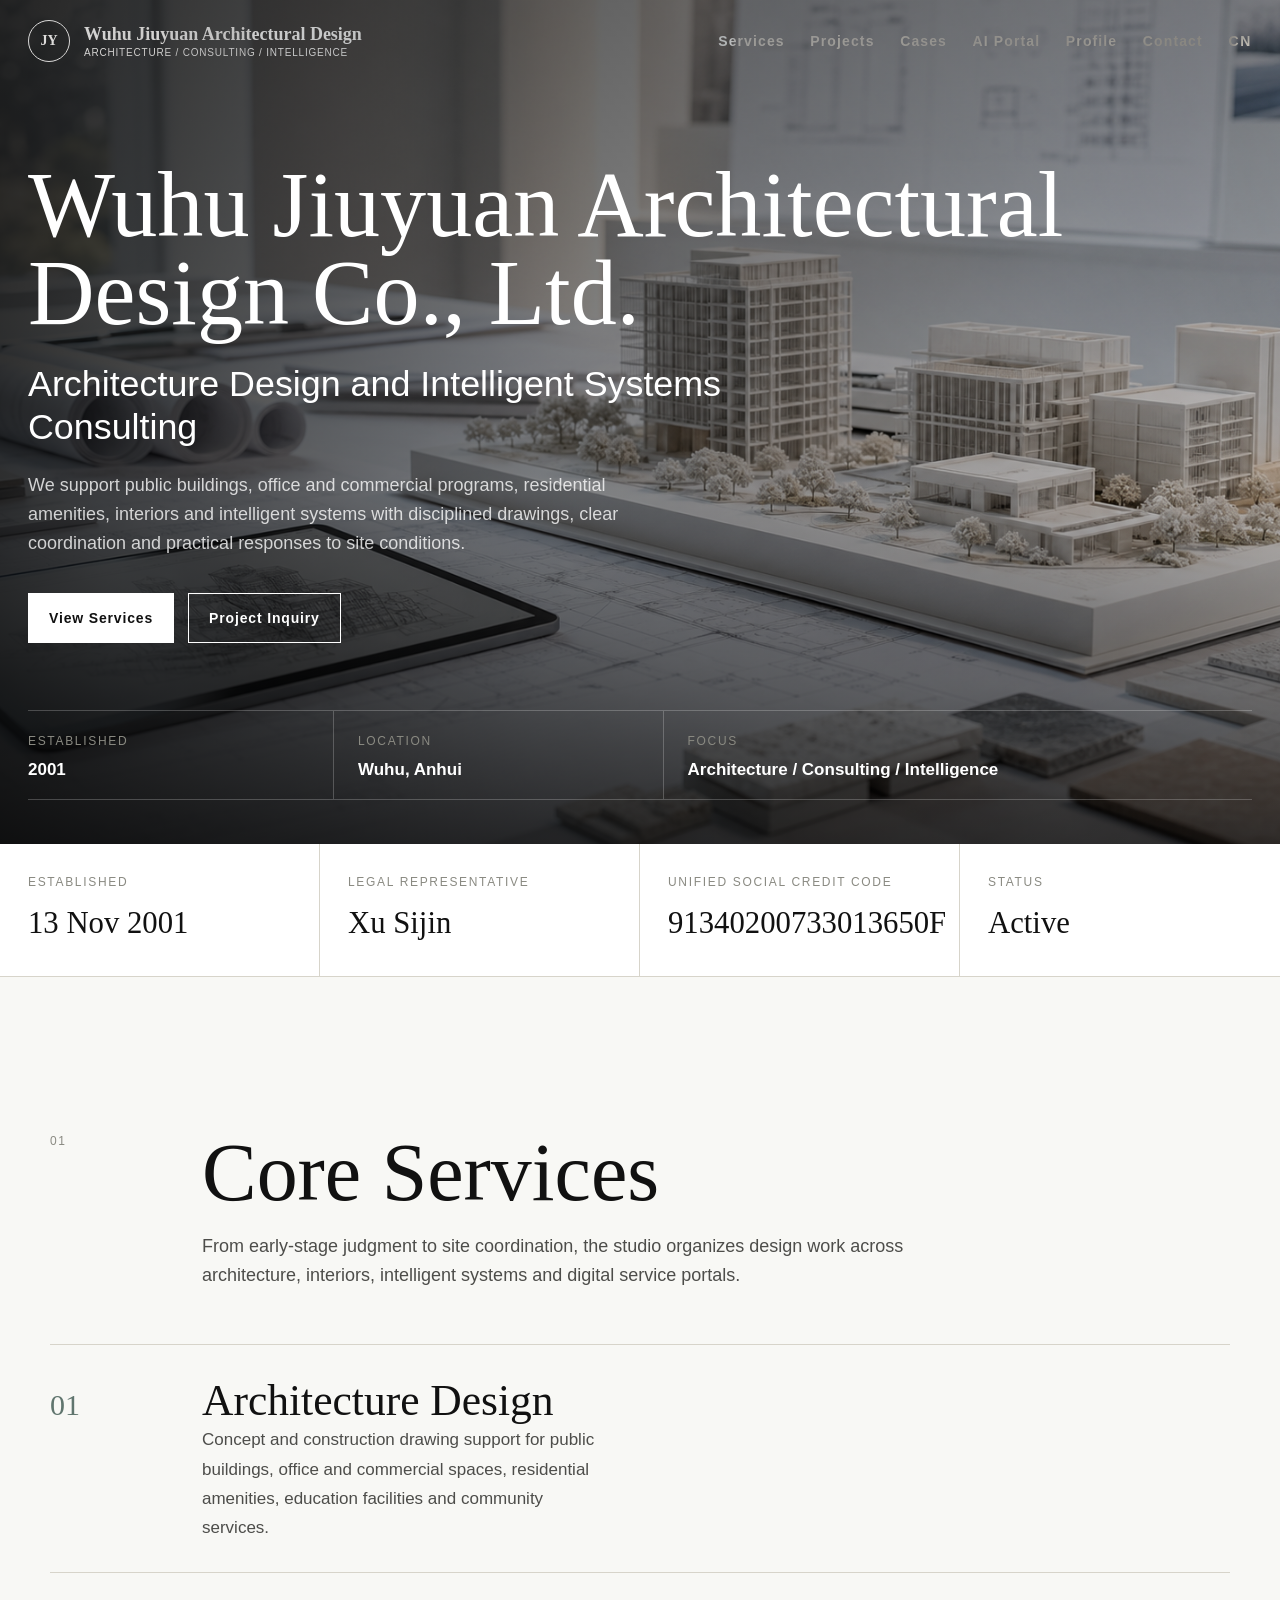
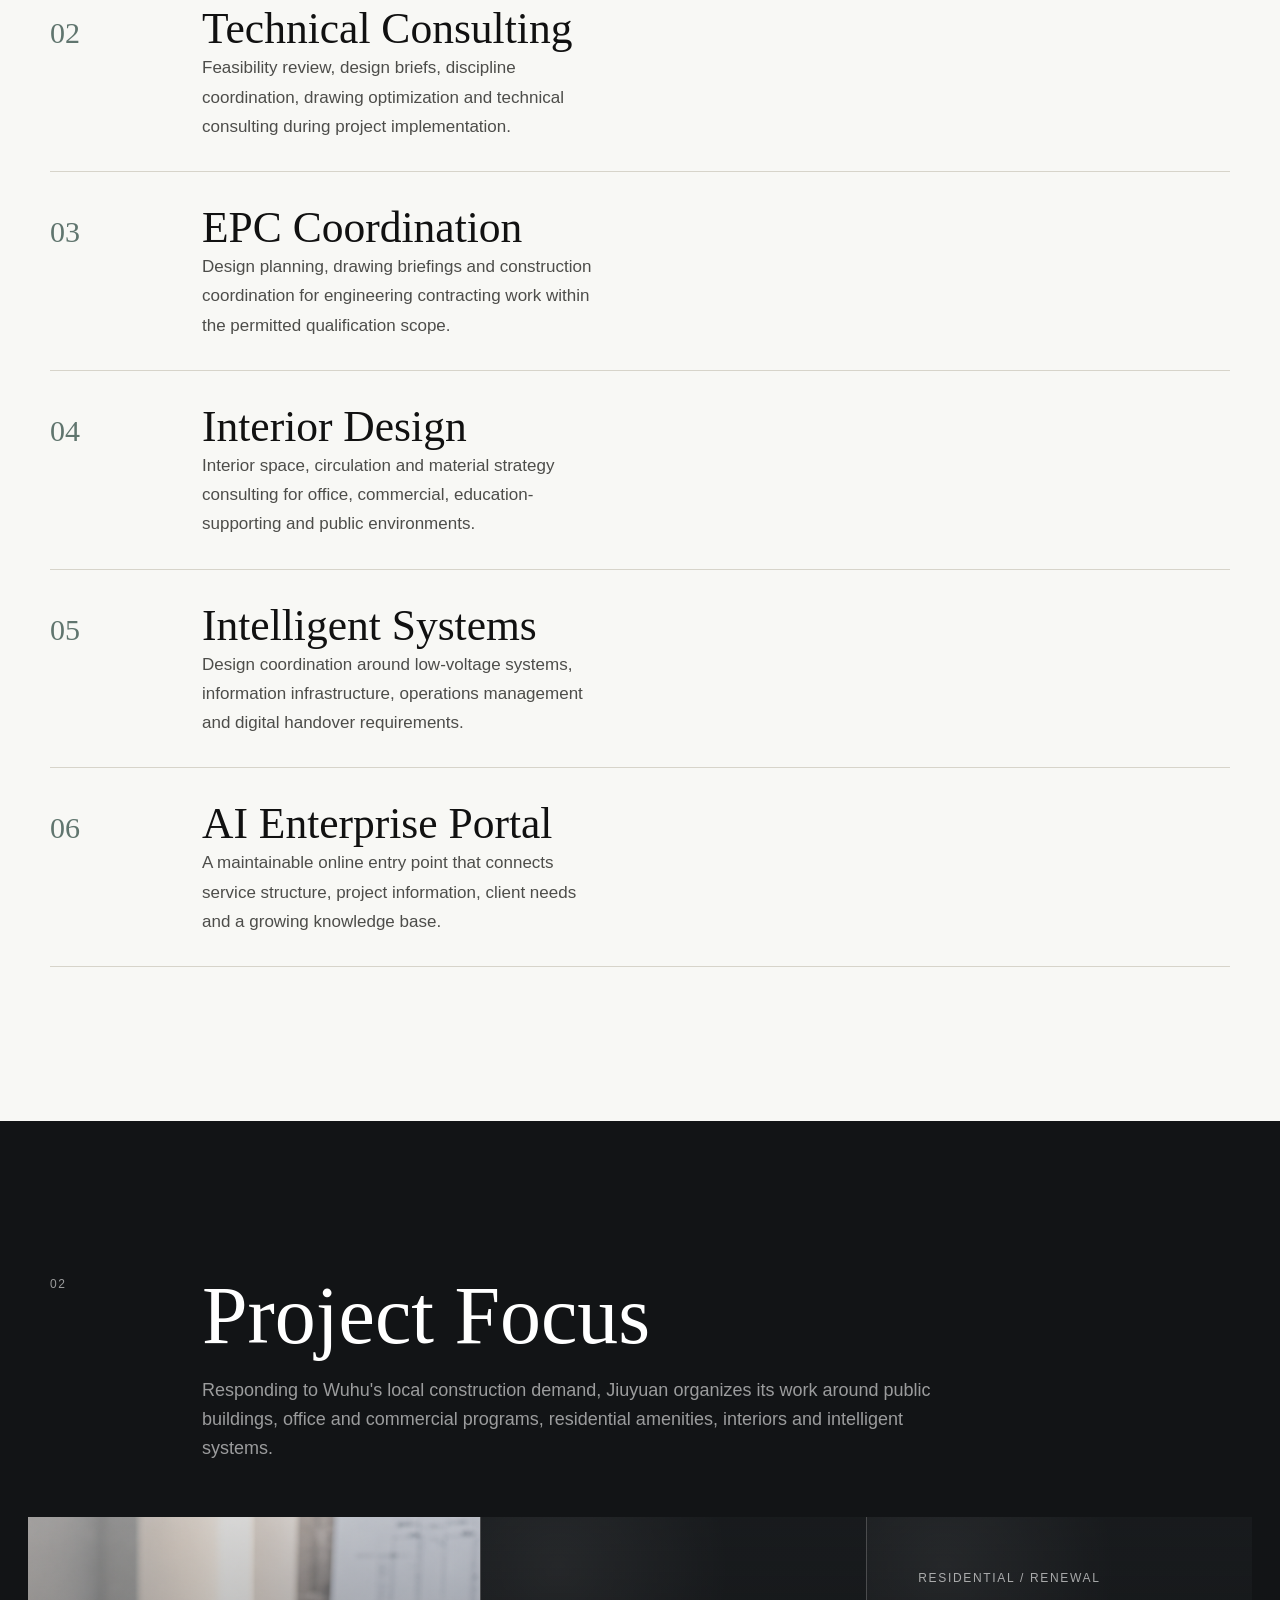
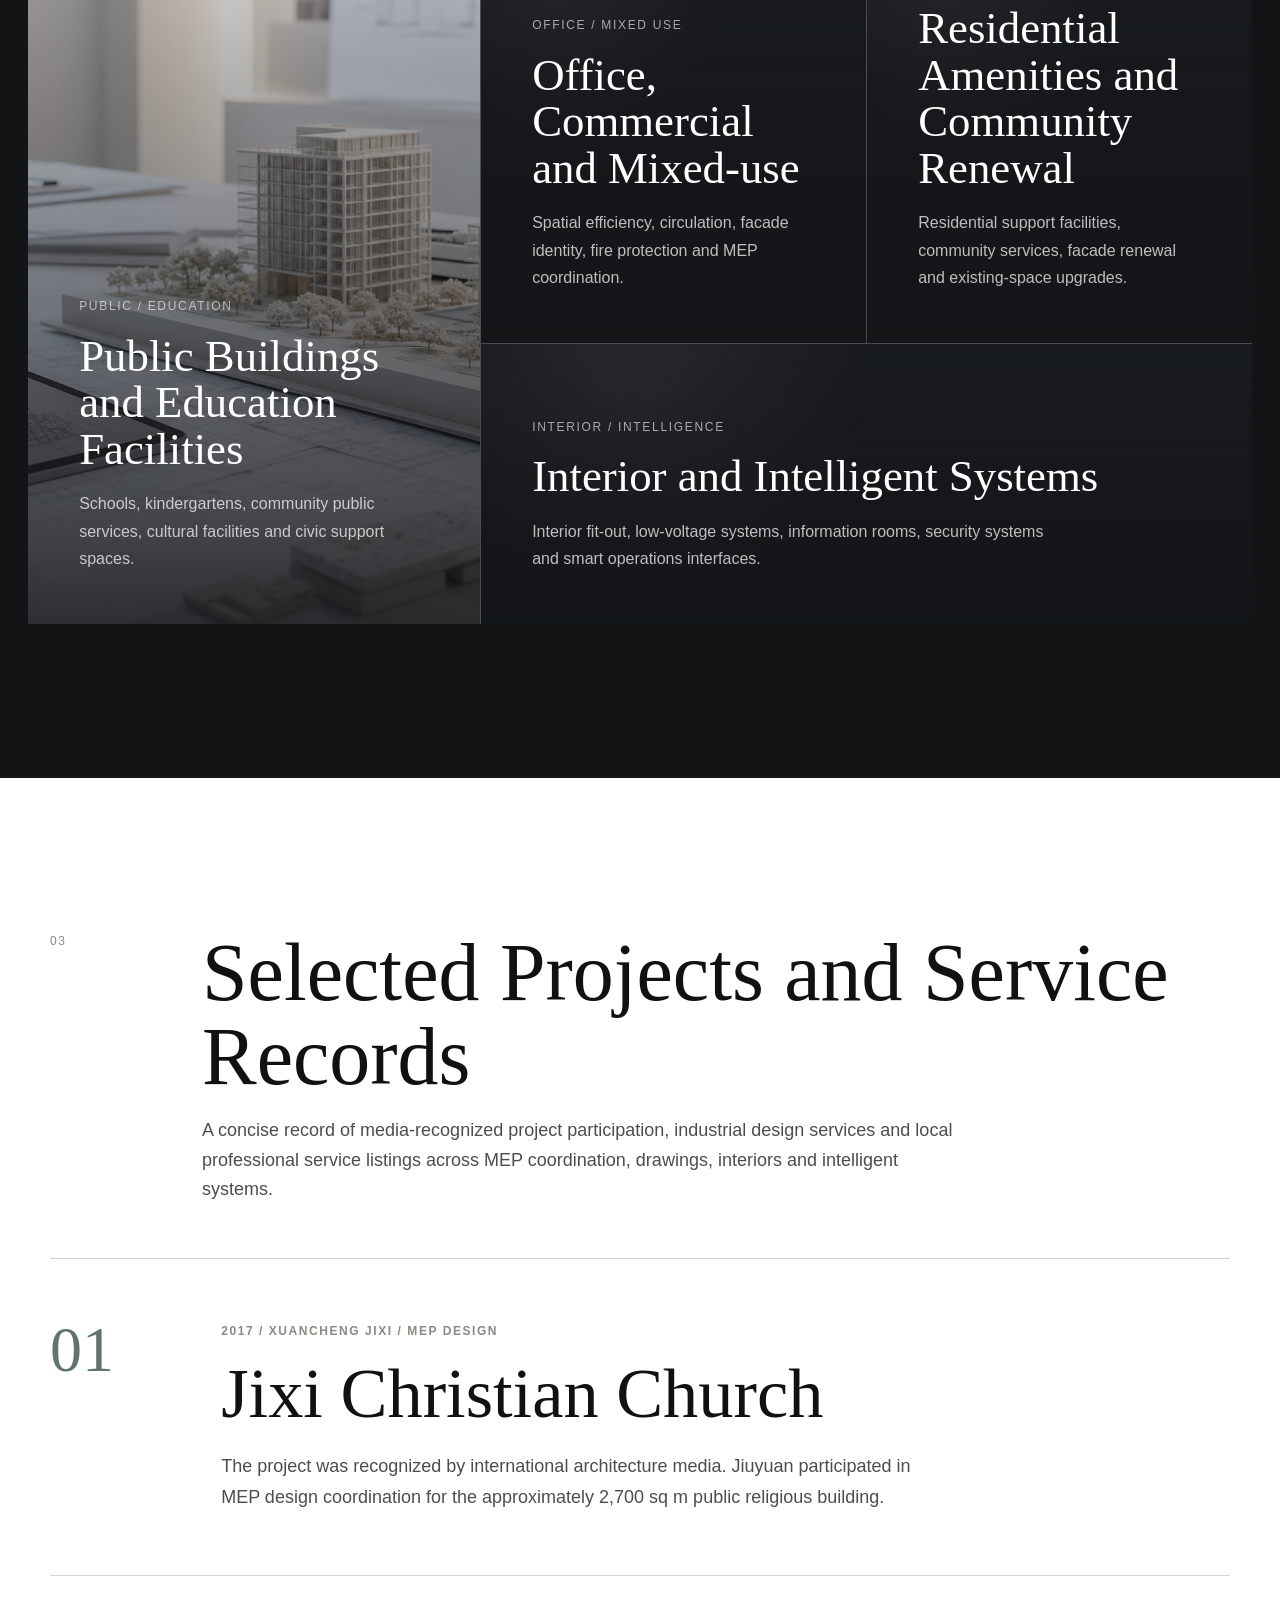
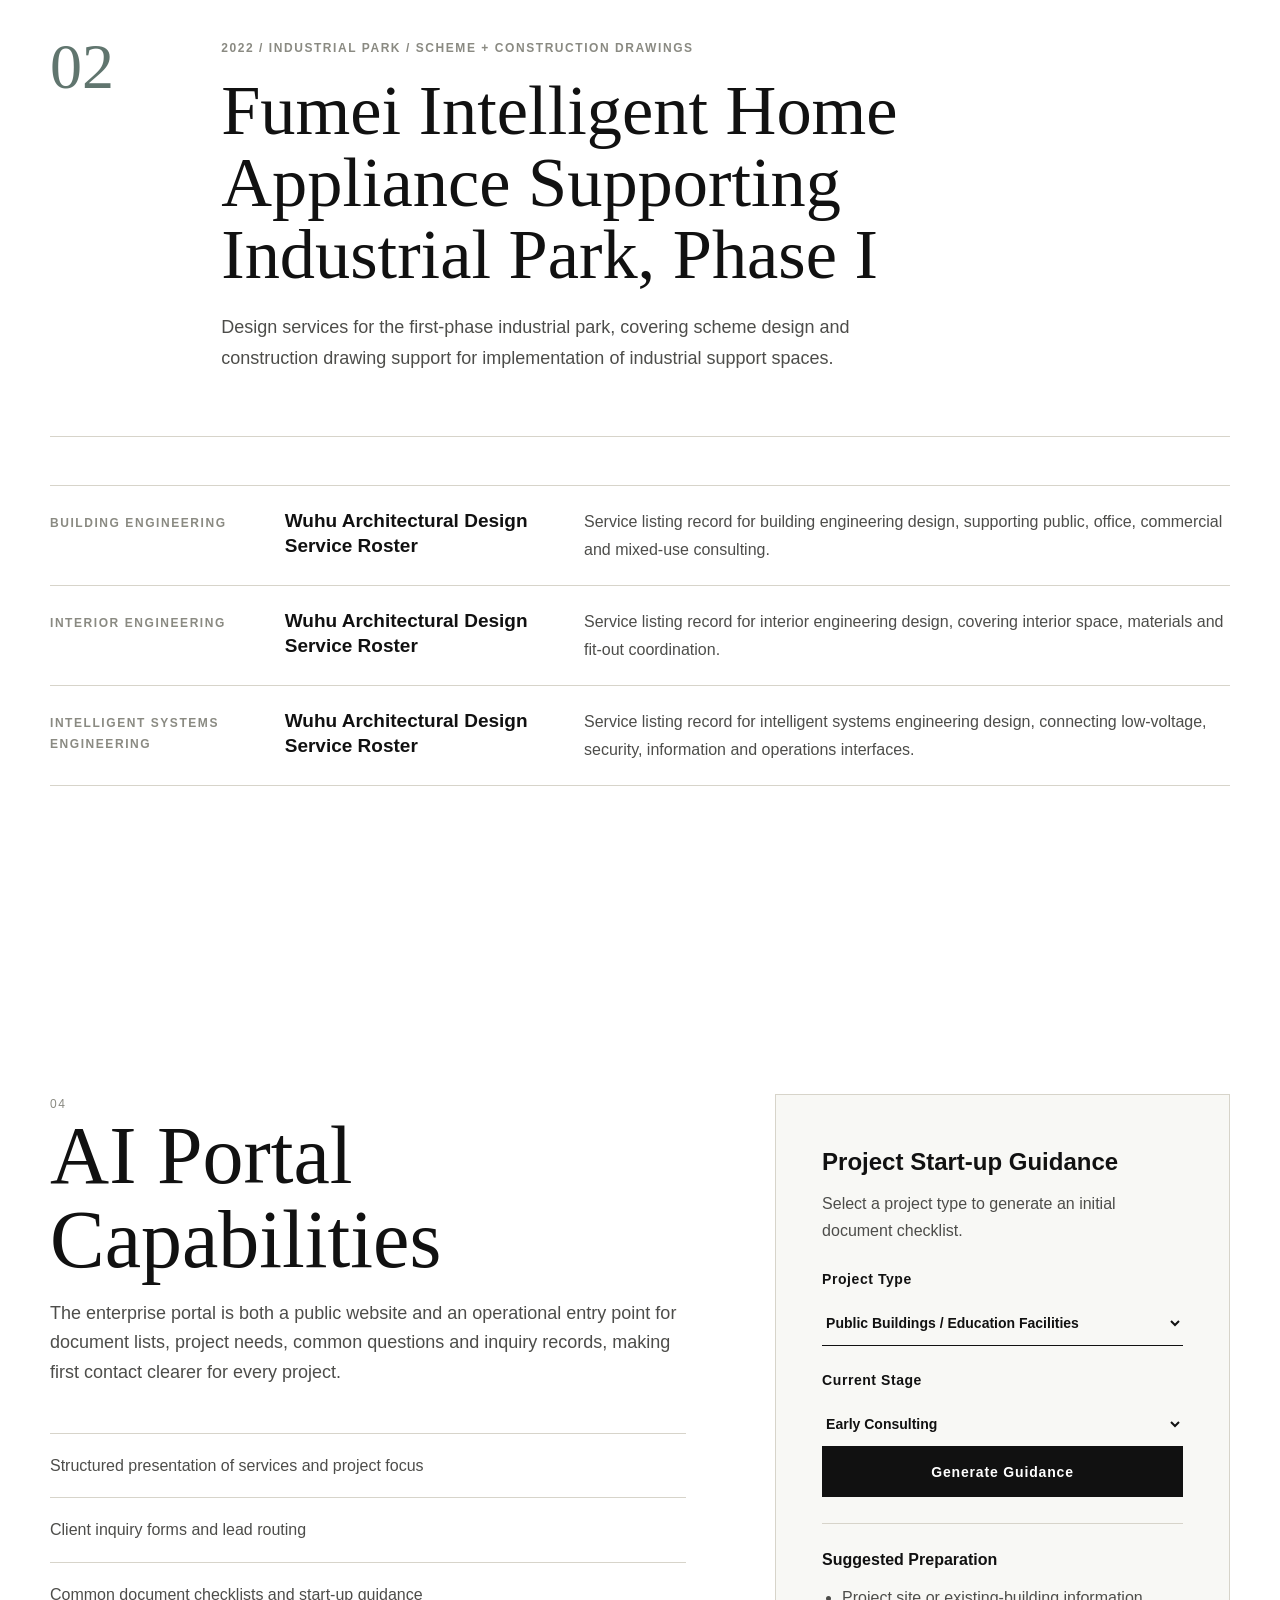
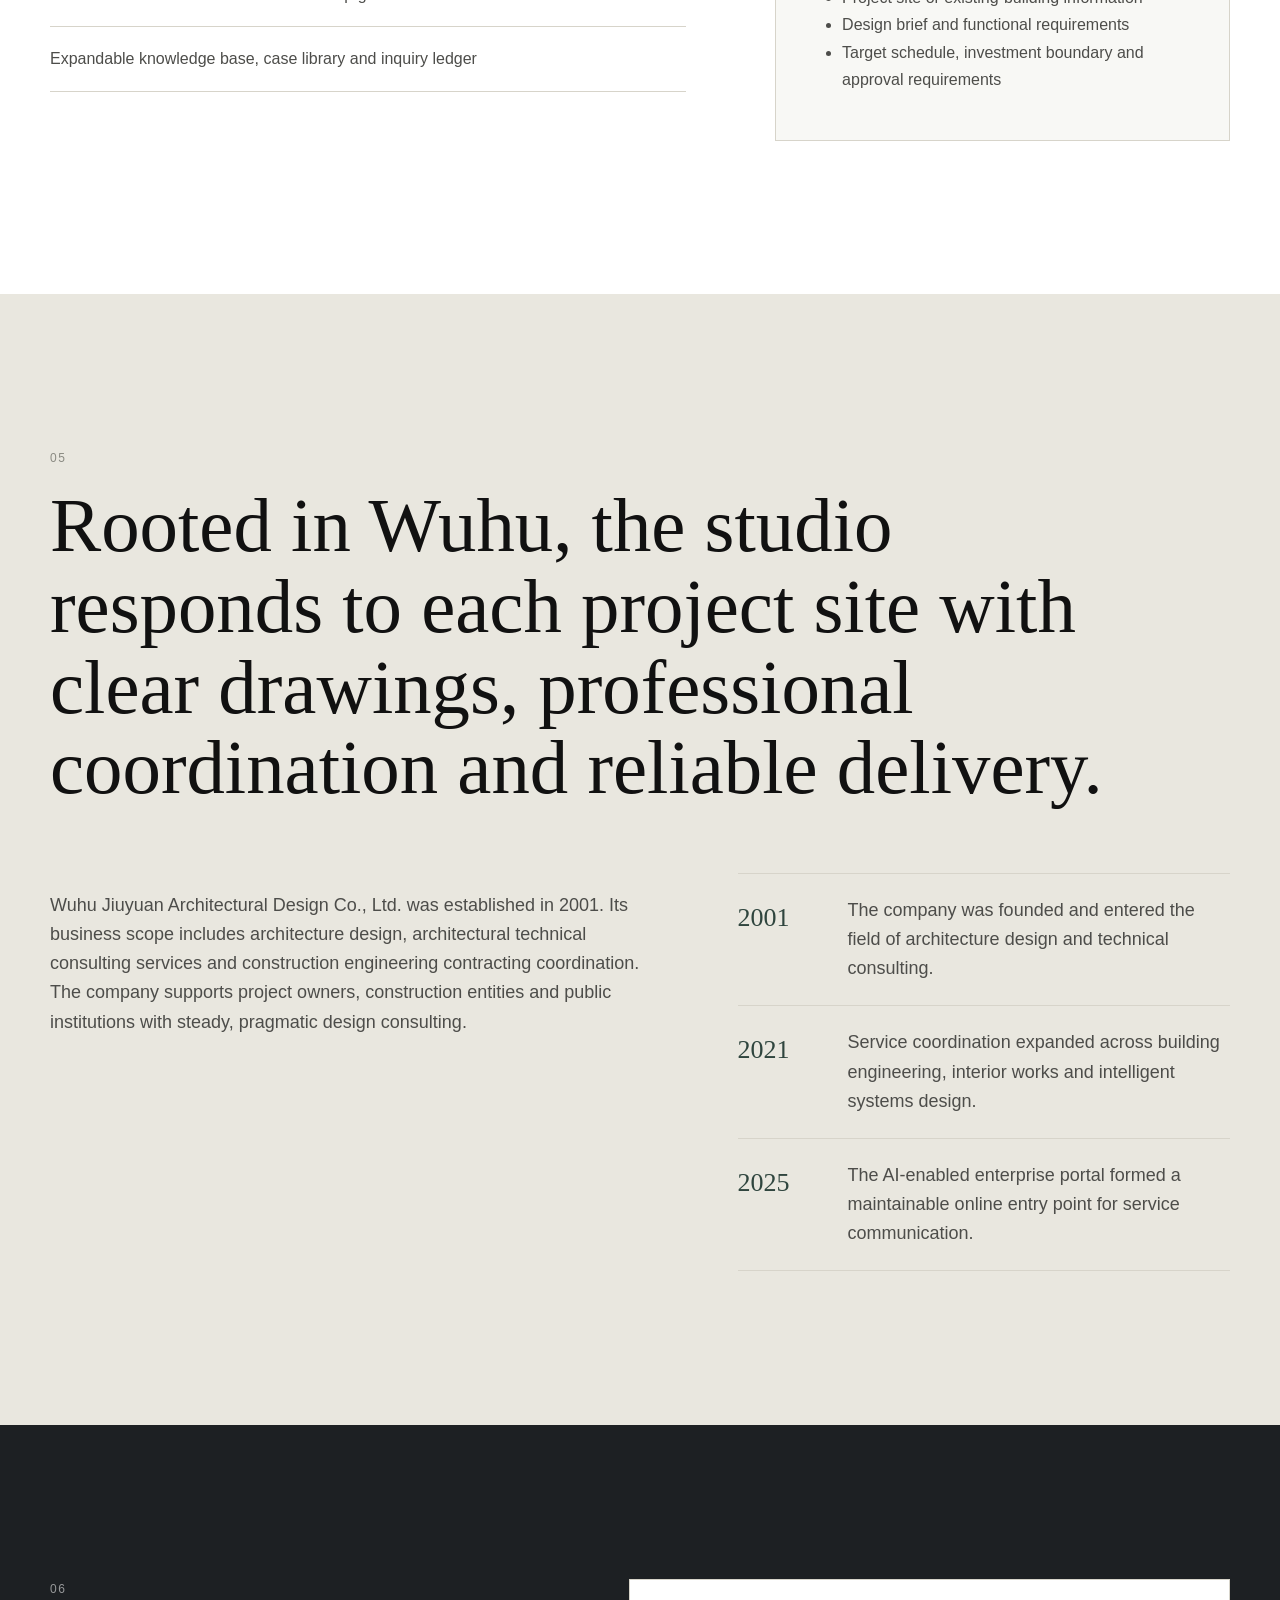
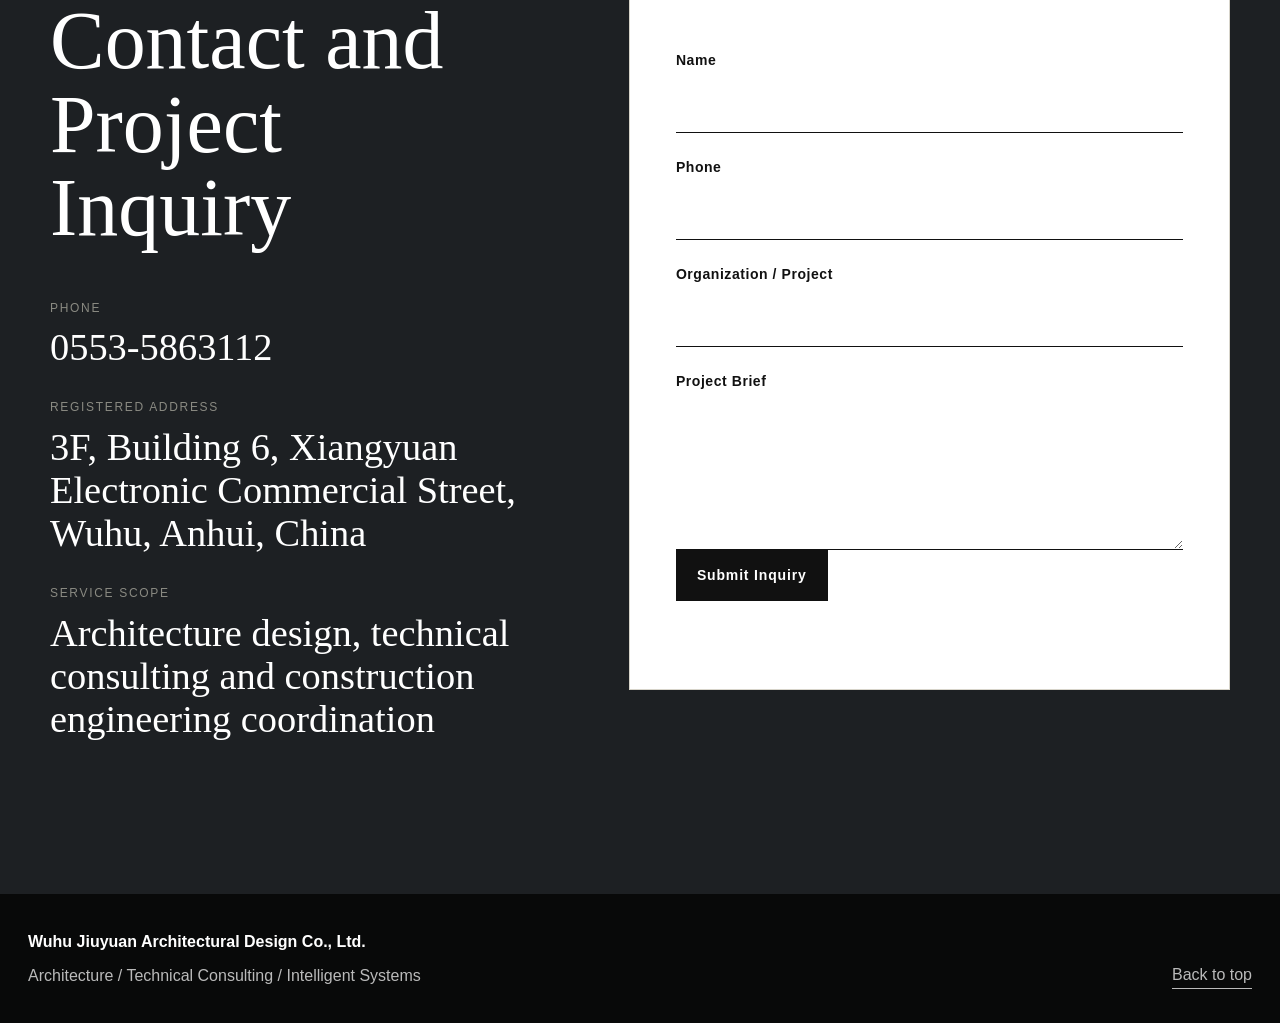
==== commit ad3ca05f: "Add representative project records" ====
--- a/website/en.html
+++ b/website/en.html
@@ -12,7 +12,7 @@
     <link rel="alternate" hreflang="zh-CN" href="index.html" />
     <link rel="alternate" hreflang="en" href="en.html" />
     <link rel="preload" href="assets/hero-architecture-studio.png" as="image" />
-    <link rel="stylesheet" href="styles.css?v=20260703-en1" />
+    <link rel="stylesheet" href="styles.css?v=20260703-cases2" />
   </head>
   <body>
     <a class="skip-link" href="#main">Skip to main content</a>
@@ -34,6 +34,7 @@
         <nav id="site-nav" class="site-nav" aria-label="Primary navigation">
           <a href="#services">Services</a>
           <a href="#projects">Projects</a>
+          <a href="#cases">Cases</a>
           <a href="#portal">AI Portal</a>
           <a href="#profile">Profile</a>
           <a href="#contact">Contact</a>
@@ -184,10 +185,66 @@
         </div>
       </section>
 
+      <section id="cases" class="section case-section">
+        <div class="section-intro">
+          <span class="section-number">03</span>
+          <div>
+            <h2>Selected Projects and Service Records</h2>
+            <p>
+              A concise record of media-recognized project participation, industrial design services and local
+              professional service listings across MEP coordination, drawings, interiors and intelligent systems.
+            </p>
+          </div>
+        </div>
+        <div class="case-layout">
+          <div class="case-feature-grid">
+            <article class="case-feature">
+              <div class="case-index">01</div>
+              <div>
+                <span>2017 / Xuancheng Jixi / MEP Design</span>
+                <h3>Jixi Christian Church</h3>
+                <p>
+                  The project was recognized by international architecture media. Jiuyuan participated in MEP design
+                  coordination for the approximately 2,700 sq m public religious building.
+                </p>
+              </div>
+            </article>
+            <article class="case-feature">
+              <div class="case-index">02</div>
+              <div>
+                <span>2022 / Industrial Park / Scheme + Construction Drawings</span>
+                <h3>Fumei Intelligent Home Appliance Supporting Industrial Park, Phase I</h3>
+                <p>
+                  Design services for the first-phase industrial park, covering scheme design and construction drawing
+                  support for implementation of industrial support spaces.
+                </p>
+              </div>
+            </article>
+          </div>
+          <div class="case-records" aria-label="Service records">
+            <article>
+              <span>Building Engineering</span>
+              <h3>Wuhu Architectural Design Service Roster</h3>
+              <p>Service listing record for building engineering design, supporting public, office, commercial and mixed-use consulting.</p>
+            </article>
+            <article>
+              <span>Interior Engineering</span>
+              <h3>Wuhu Architectural Design Service Roster</h3>
+              <p>Service listing record for interior engineering design, covering interior space, materials and fit-out coordination.</p>
+            </article>
+            <article>
+              <span>Intelligent Systems Engineering</span>
+              <h3>Wuhu Architectural Design Service Roster</h3>
+              <p>Service listing record for intelligent systems engineering design, connecting low-voltage, security, information and operations interfaces.</p>
+            </article>
+          </div>
+        </div>
+      </section>
+
       <section id="portal" class="section portal-section">
         <div class="portal-layout">
           <div class="portal-copy">
-            <span class="section-number">03</span>
+            <span class="section-number">04</span>
             <h2>AI Portal Capabilities</h2>
             <p>
               The enterprise portal is both a public website and an operational entry point for document lists, project
@@ -237,7 +294,7 @@
 
       <section id="profile" class="section profile-section">
         <div class="profile-statement">
-          <span class="section-number">04</span>
+          <span class="section-number">05</span>
           <h2>
             Rooted in Wuhu, the studio responds to each project site with clear drawings, professional coordination and reliable delivery.
           </h2>
@@ -270,7 +327,7 @@
       <section id="contact" class="section contact-section">
         <div class="contact-layout">
           <div class="contact-copy">
-            <span class="section-number">05</span>
+            <span class="section-number">06</span>
             <h2>Contact and Project Inquiry</h2>
             <dl>
               <div>
@@ -318,6 +375,6 @@
       </div>
       <a href="#top">Back to top</a>
     </footer>
-    <script src="script-en.js?v=20260703-en1"></script>
+    <script src="script-en.js?v=20260703-cases2"></script>
   </body>
 </html>
--- a/website/styles.css
+++ b/website/styles.css
@@ -156,7 +156,7 @@
 .site-nav {
   display: flex;
   align-items: center;
-  gap: clamp(18px, 2.6vw, 42px);
+  gap: clamp(14px, 2vw, 34px);
 }
 
 .site-nav a {
@@ -396,6 +396,7 @@
 
 .section-intro,
 .service-index,
+.case-layout,
 .portal-layout,
 .profile-statement,
 .profile-grid,
@@ -528,6 +529,89 @@
   max-width: 540px;
   margin: 18px 0 0;
   color: rgba(255, 255, 255, 0.72);
+}
+
+.case-section {
+  background: var(--paper);
+}
+
+.case-feature-grid {
+  display: grid;
+  border-top: 1px solid var(--line);
+  border-bottom: 1px solid var(--line);
+}
+
+.case-feature {
+  display: grid;
+  grid-template-columns: 120px minmax(0, 1fr);
+  gap: clamp(24px, 4vw, 56px);
+  padding: clamp(30px, 5vw, 62px) 0;
+  border-bottom: 1px solid var(--line);
+}
+
+.case-feature:last-child {
+  border-bottom: 0;
+}
+
+.case-index {
+  color: var(--accent);
+  font-family: var(--display);
+  font-size: clamp(36px, 5vw, 72px);
+  line-height: 0.92;
+}
+
+.case-feature span,
+.case-records span {
+  display: block;
+  color: var(--muted);
+  font-family: var(--label);
+  font-size: 12px;
+  font-weight: 600;
+  letter-spacing: 0.13em;
+  text-transform: uppercase;
+}
+
+.case-feature h3 {
+  max-width: 880px;
+  margin: 16px 0 0;
+  font-family: var(--display);
+  font-size: clamp(34px, 5.5vw, 82px);
+  font-weight: 400;
+  line-height: 1.02;
+}
+
+.case-feature p {
+  max-width: 720px;
+  margin: 22px 0 0;
+  color: var(--ink-soft);
+  font-size: 18px;
+}
+
+.case-records {
+  display: grid;
+  margin-top: 48px;
+  border-top: 1px solid var(--line);
+}
+
+.case-records article {
+  display: grid;
+  grid-template-columns: minmax(180px, 0.32fr) minmax(240px, 0.42fr) minmax(280px, 1fr);
+  gap: 28px;
+  align-items: baseline;
+  padding: 22px 0;
+  border-bottom: 1px solid var(--line);
+}
+
+.case-records h3 {
+  margin: 0;
+  font-family: var(--tech);
+  font-size: 19px;
+  line-height: 1.3;
+}
+
+.case-records p {
+  margin: 0;
+  color: var(--ink-soft);
 }
 
 .portal-section {
@@ -790,6 +874,8 @@
   }
 
   .service-index article,
+  .case-feature,
+  .case-records article,
   .portal-layout,
   .profile-grid,
   .contact-layout {
@@ -927,6 +1013,14 @@
     font-size: 16px;
   }
 
+  .case-feature {
+    gap: 12px;
+  }
+
+  .case-records article {
+    gap: 8px;
+  }
+
   .timeline article {
     grid-template-columns: 1fr;
     gap: 8px;
